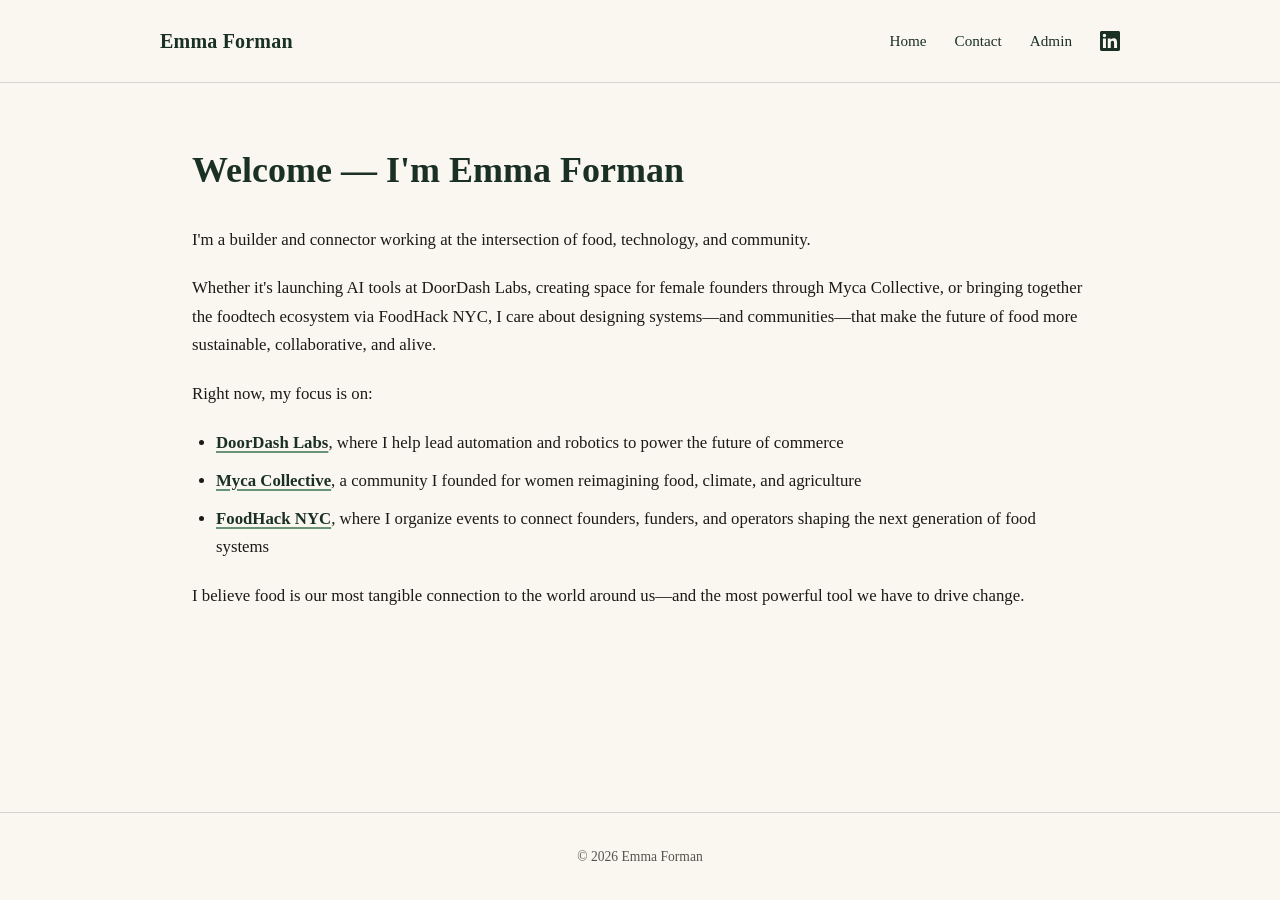
==== index.html @ a66cd994 "Add Admin link to site navigation on all pages https://claude.ai/code/session_017hBJw5BgXa6u87ku46Vw" ====
<!DOCTYPE html>
<html lang="en">
<head>
  <meta charset="UTF-8">
  <meta name="viewport" content="width=device-width, initial-scale=1.0">
  <title>Emma Forman</title>
  <link rel="stylesheet" href="style.css">
</head>
<body>
  <header>
    <div class="header-inner">
      <a href="/" class="logo">Emma Forman</a>
      <nav>
        <a href="/">Home</a>
        <a href="/contact.html">Contact</a>
        <a href="/admin.html">Admin</a>
        <a href="https://www.linkedin.com/in/emmalforman/" target="_blank" rel="noopener noreferrer" aria-label="LinkedIn">
          <svg width="20" height="20" viewBox="0 0 24 24" fill="currentColor">
            <path d="M20.447 20.452h-3.554v-5.569c0-1.328-.027-3.037-1.852-3.037-1.853 0-2.136 1.445-2.136 2.939v5.667H9.351V9h3.414v1.561h.046c.477-.9 1.637-1.85 3.37-1.85 3.601 0 4.267 2.37 4.267 5.455v6.286zM5.337 7.433a2.062 2.062 0 01-2.063-2.065 2.064 2.064 0 112.063 2.065zm1.782 13.019H3.555V9h3.564v11.452zM22.225 0H1.771C.792 0 0 .774 0 1.729v20.542C0 23.227.792 24 1.771 24h20.451C23.2 24 24 23.227 24 22.271V1.729C24 .774 23.2 0 22.222 0h.003z"/>
          </svg>
        </a>
      </nav>
    </div>
  </header>

  <main>
    <section class="hero">
      <h1>Welcome &mdash; I'm Emma Forman</h1>
    </section>

    <section class="content">
      <p>I'm a builder and connector working at the intersection of food, technology, and community.</p>

      <p>Whether it's launching AI tools at DoorDash Labs, creating space for female founders through Myca Collective, or bringing together the foodtech ecosystem via FoodHack NYC, I care about designing systems&mdash;and communities&mdash;that make the future of food more sustainable, collaborative, and alive.</p>

      <p>Right now, my focus is on:</p>

      <ul>
        <li><a href="https://labs.doordash.com/" target="_blank" rel="noopener noreferrer"><strong>DoorDash Labs</strong></a>, where I help lead automation and robotics to power the future of commerce</li>
        <li><a href="https://www.mycacollective.com/" target="_blank" rel="noopener noreferrer"><strong>Myca Collective</strong></a>, a community I founded for women reimagining food, climate, and agriculture</li>
        <li><a href="https://www.foodhack.global/" target="_blank" rel="noopener noreferrer"><strong>FoodHack NYC</strong></a>, where I organize events to connect founders, funders, and operators shaping the next generation of food systems</li>
      </ul>

      <p>I believe food is our most tangible connection to the world around us&mdash;and the most powerful tool we have to drive change.</p>
    </section>
  </main>

  <footer>
    <p>&copy; 2026 Emma Forman</p>
  </footer>
</body>
</html>
---- style.css ----
/* Myca Collective color palette (from Tailwind config) */
:root {
  --forest-900: #1B3024;
  --forest-700: #2D4A37;
  --forest-400: #6A9477;
  --cream: #F5EDDA;
  --ivory: #FAF7F0;
  --ink-800: #1C1917;
  --ink-500: #57534E;
  --ink-200: #D6D3D1;
}

/* Reset */
*, *::before, *::after {
  margin: 0;
  padding: 0;
  box-sizing: border-box;
}

body {
  font-family: Georgia, 'Times New Roman', serif;
  background-color: var(--ivory);
  color: var(--ink-800);
  line-height: 1.7;
  min-height: 100vh;
  display: flex;
  flex-direction: column;
}

/* Header */
header {
  padding: 1.5rem 2rem;
  border-bottom: 1px solid var(--ink-200);
}

.header-inner {
  max-width: 960px;
  margin: 0 auto;
  display: flex;
  justify-content: space-between;
  align-items: center;
}

.logo {
  font-size: 1.25rem;
  font-weight: 700;
  color: var(--forest-900);
  text-decoration: none;
  letter-spacing: 0.01em;
}

nav {
  display: flex;
  align-items: center;
  gap: 1.75rem;
}

nav a {
  color: var(--forest-900);
  text-decoration: none;
  font-size: 0.95rem;
  transition: opacity 0.2s;
}

nav a:hover {
  opacity: 0.7;
}

nav svg {
  display: block;
}

/* Main */
main {
  flex: 1;
  max-width: 960px;
  margin: 0 auto;
  padding: 4rem 2rem;
  width: 100%;
}

.hero h1 {
  font-size: 2.25rem;
  font-weight: 700;
  margin-bottom: 2rem;
  line-height: 1.3;
  color: var(--forest-900);
}

.content p {
  font-size: 1.05rem;
  margin-bottom: 1.25rem;
  color: var(--ink-800);
}

.content ul {
  margin: 0.5rem 0 1.25rem 1.5rem;
}

.content li {
  font-size: 1.05rem;
  margin-bottom: 0.6rem;
}

.content a {
  color: var(--forest-900);
  text-decoration-color: var(--forest-400);
  text-underline-offset: 3px;
  text-decoration-thickness: 2px;
  transition: text-decoration-color 0.2s;
}

.content a:hover {
  text-decoration-color: var(--forest-900);
}

/* Footer */
footer {
  padding: 2rem;
  text-align: center;
  font-size: 0.85rem;
  color: var(--ink-500);
  border-top: 1px solid var(--ink-200);
}

/* Admin */
.admin-tabs {
  display: flex;
  gap: 0.5rem;
  margin-bottom: 2rem;
  border-bottom: 1px solid var(--ink-200);
  padding-bottom: 0.75rem;
}

.admin-tab {
  font-family: Georgia, 'Times New Roman', serif;
  font-size: 0.95rem;
  padding: 0.5rem 1rem;
  border: none;
  background: none;
  color: var(--ink-500);
  cursor: pointer;
  border-bottom: 2px solid transparent;
  transition: color 0.2s, border-color 0.2s;
}

.admin-tab:hover {
  color: var(--forest-700);
}

.admin-tab.active {
  color: var(--forest-900);
  border-bottom-color: var(--forest-900);
  font-weight: 700;
}

.admin-panel {
  display: none;
}

.admin-panel.active {
  display: block;
}

.admin-empty {
  color: var(--ink-500);
  font-style: italic;
}

.member-list {
  display: flex;
  flex-direction: column;
  gap: 1rem;
}

.member-card {
  display: flex;
  justify-content: space-between;
  align-items: center;
  padding: 1.25rem 1.5rem;
  background: var(--cream);
  border-radius: 8px;
  border: 1px solid var(--ink-200);
}

.member-info {
  display: flex;
  flex-direction: column;
  gap: 0.2rem;
}

.member-info strong {
  font-size: 1.05rem;
  color: var(--forest-900);
}

.member-email {
  font-size: 0.9rem;
  color: var(--ink-500);
}

.member-date {
  font-size: 0.8rem;
  color: var(--ink-500);
}

.member-actions {
  display: flex;
  gap: 0.5rem;
}

.btn {
  font-family: Georgia, 'Times New Roman', serif;
  font-size: 0.85rem;
  padding: 0.4rem 1rem;
  border: 1px solid var(--ink-200);
  border-radius: 6px;
  cursor: pointer;
  transition: opacity 0.2s, background-color 0.2s;
}

.btn:hover {
  opacity: 0.85;
}

.btn-approve {
  background-color: var(--forest-700);
  color: var(--ivory);
  border-color: var(--forest-700);
}

.btn-reject {
  background-color: var(--ivory);
  color: var(--ink-800);
}

.btn-undo {
  background-color: var(--ivory);
  color: var(--ink-500);
  font-size: 0.8rem;
}

@media (max-width: 640px) {
  .member-card {
    flex-direction: column;
    align-items: flex-start;
    gap: 1rem;
  }
}

/* Responsive */
@media (max-width: 640px) {
  main {
    padding: 2.5rem 1.25rem;
  }

  .hero h1 {
    font-size: 1.75rem;
  }

  header {
    padding: 1.25rem 1.25rem;
  }
}
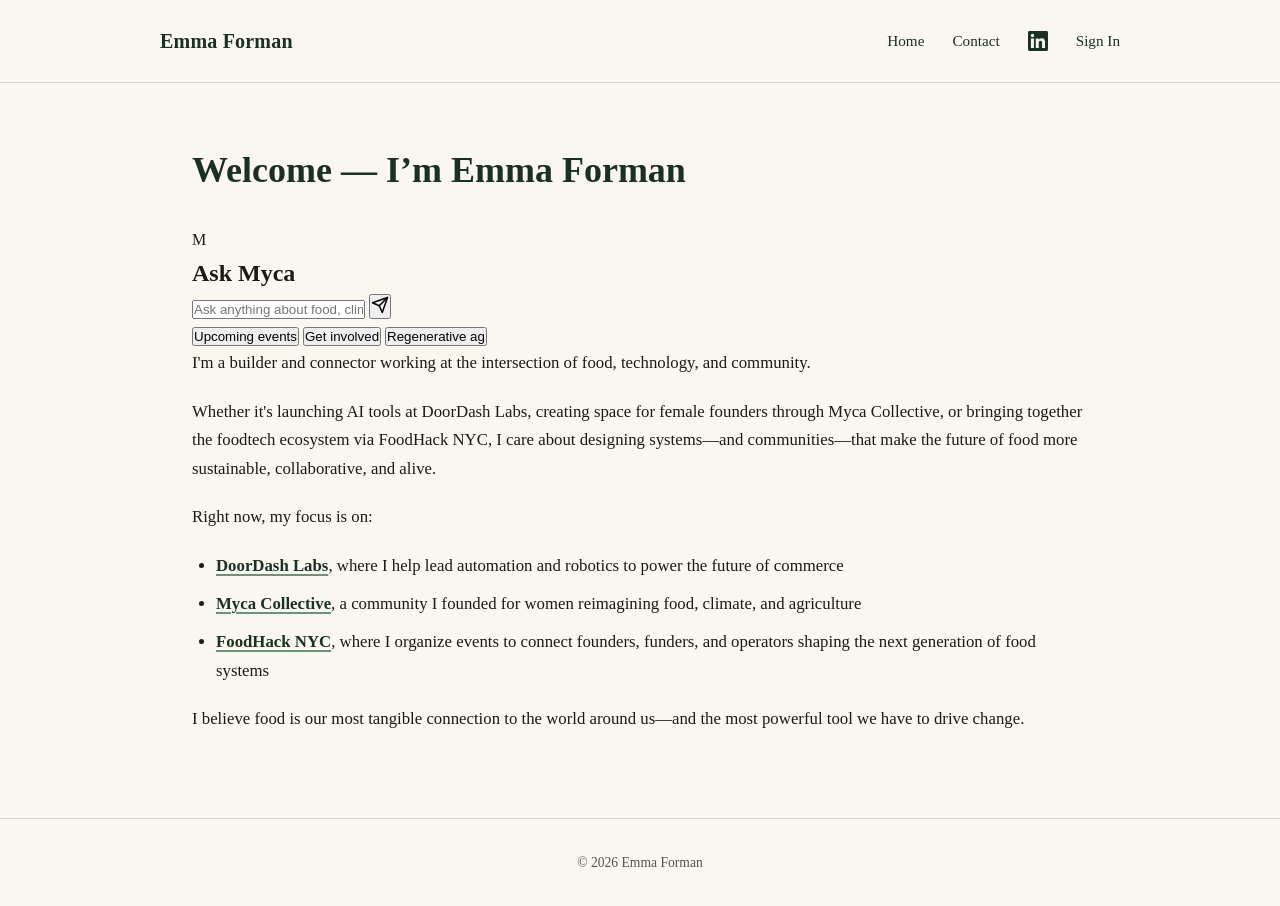
==== commit 438b7cd1: "Show Ask Myca box to all visitors, gate responses behind sign-in Makes the Ask Myca box always visib" ====
--- a/index.html
+++ b/index.html
@@ -13,22 +13,56 @@
       <nav>
         <a href="/">Home</a>
         <a href="/contact.html">Contact</a>
-        <a href="/admin.html">Admin</a>
         <a href="https://www.linkedin.com/in/emmalforman/" target="_blank" rel="noopener noreferrer" aria-label="LinkedIn">
           <svg width="20" height="20" viewBox="0 0 24 24" fill="currentColor">
             <path d="M20.447 20.452h-3.554v-5.569c0-1.328-.027-3.037-1.852-3.037-1.853 0-2.136 1.445-2.136 2.939v5.667H9.351V9h3.414v1.561h.046c.477-.9 1.637-1.85 3.37-1.85 3.601 0 4.267 2.37 4.267 5.455v6.286zM5.337 7.433a2.062 2.062 0 01-2.063-2.065 2.064 2.064 0 112.063 2.065zm1.782 13.019H3.555V9h3.564v11.452zM22.225 0H1.771C.792 0 0 .774 0 1.729v20.542C0 23.227.792 24 1.771 24h20.451C23.2 24 24 23.227 24 22.271V1.729C24 .774 23.2 0 22.222 0h.003z"/>
           </svg>
         </a>
+        <a href="#" id="sign-in-btn" class="nav-auth">Sign In</a>
       </nav>
     </div>
   </header>
 
+  <!-- Login Modal -->
+  <div id="login-modal" class="modal-overlay" hidden>
+    <div class="modal">
+      <button class="modal-close" id="modal-close" aria-label="Close">&times;</button>
+      <div class="modal-icon">M</div>
+      <h2>Welcome to Myca</h2>
+      <p class="modal-subtitle">Sign in to access Ask Myca and member features.</p>
+      <form id="login-form">
+        <input type="email" id="login-email" placeholder="Email address" required>
+        <button type="submit" class="btn-primary">Sign In</button>
+      </form>
+    </div>
+  </div>
+
   <main>
     <section class="hero">
-      <h1>Welcome &mdash; I'm Emma Forman</h1>
+      <h1 id="hero-heading">Welcome &mdash; I'm Emma Forman</h1>
     </section>
 
-    <section class="content">
+    <!-- Ask Myca — always visible, sign-in gated -->
+    <section id="myca-chat" class="myca-ask">
+      <div class="ask-header">
+        <span class="ask-icon">M</span>
+        <h2>Ask Myca</h2>
+      </div>
+      <form id="chat-form" class="ask-form">
+        <input type="text" id="chat-input" placeholder="Ask anything about food, climate & community..." autocomplete="off">
+        <button type="submit" aria-label="Send">
+          <svg width="18" height="18" viewBox="0 0 24 24" fill="none" stroke="currentColor" stroke-width="2" stroke-linecap="round" stroke-linejoin="round"><line x1="22" y1="2" x2="11" y2="13"></line><polygon points="22 2 15 22 11 13 2 9 22 2"></polygon></svg>
+        </button>
+      </form>
+      <div class="ask-suggestions" id="chat-suggestions">
+        <button type="button">Upcoming events</button>
+        <button type="button">Get involved</button>
+        <button type="button">Regenerative ag</button>
+      </div>
+      <div id="ask-response" class="ask-response" hidden></div>
+    </section>
+
+    <section id="public-content" class="content">
       <p>I'm a builder and connector working at the intersection of food, technology, and community.</p>
 
       <p>Whether it's launching AI tools at DoorDash Labs, creating space for female founders through Myca Collective, or bringing together the foodtech ecosystem via FoodHack NYC, I care about designing systems&mdash;and communities&mdash;that make the future of food more sustainable, collaborative, and alive.</p>
@@ -48,5 +82,7 @@
   <footer>
     <p>&copy; 2026 Emma Forman</p>
   </footer>
+
+  <script src="chat.js"></script>
 </body>
 </html>
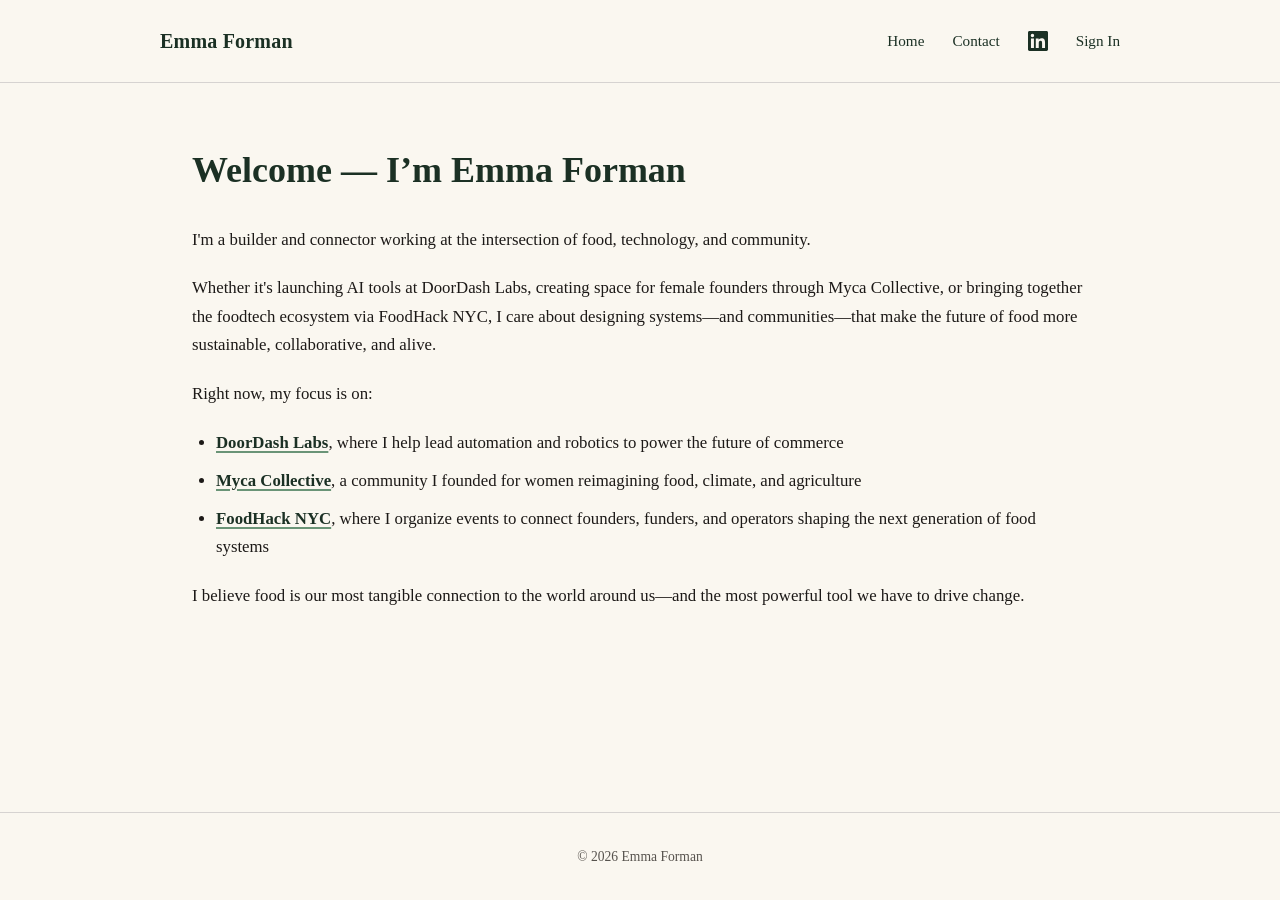
==== commit 633168fe: "Revert Ask Myca to members-only, shown after sign-in https://claude.ai/code/session_013GCFvPg7mSRJdx" ====
--- a/index.html
+++ b/index.html
@@ -42,8 +42,8 @@
       <h1 id="hero-heading">Welcome &mdash; I'm Emma Forman</h1>
     </section>
 
-    <!-- Ask Myca — always visible, sign-in gated -->
-    <section id="myca-chat" class="myca-ask">
+    <!-- Ask Myca — for logged-in members -->
+    <section id="myca-chat" class="myca-ask" hidden>
       <div class="ask-header">
         <span class="ask-icon">M</span>
         <h2>Ask Myca</h2>
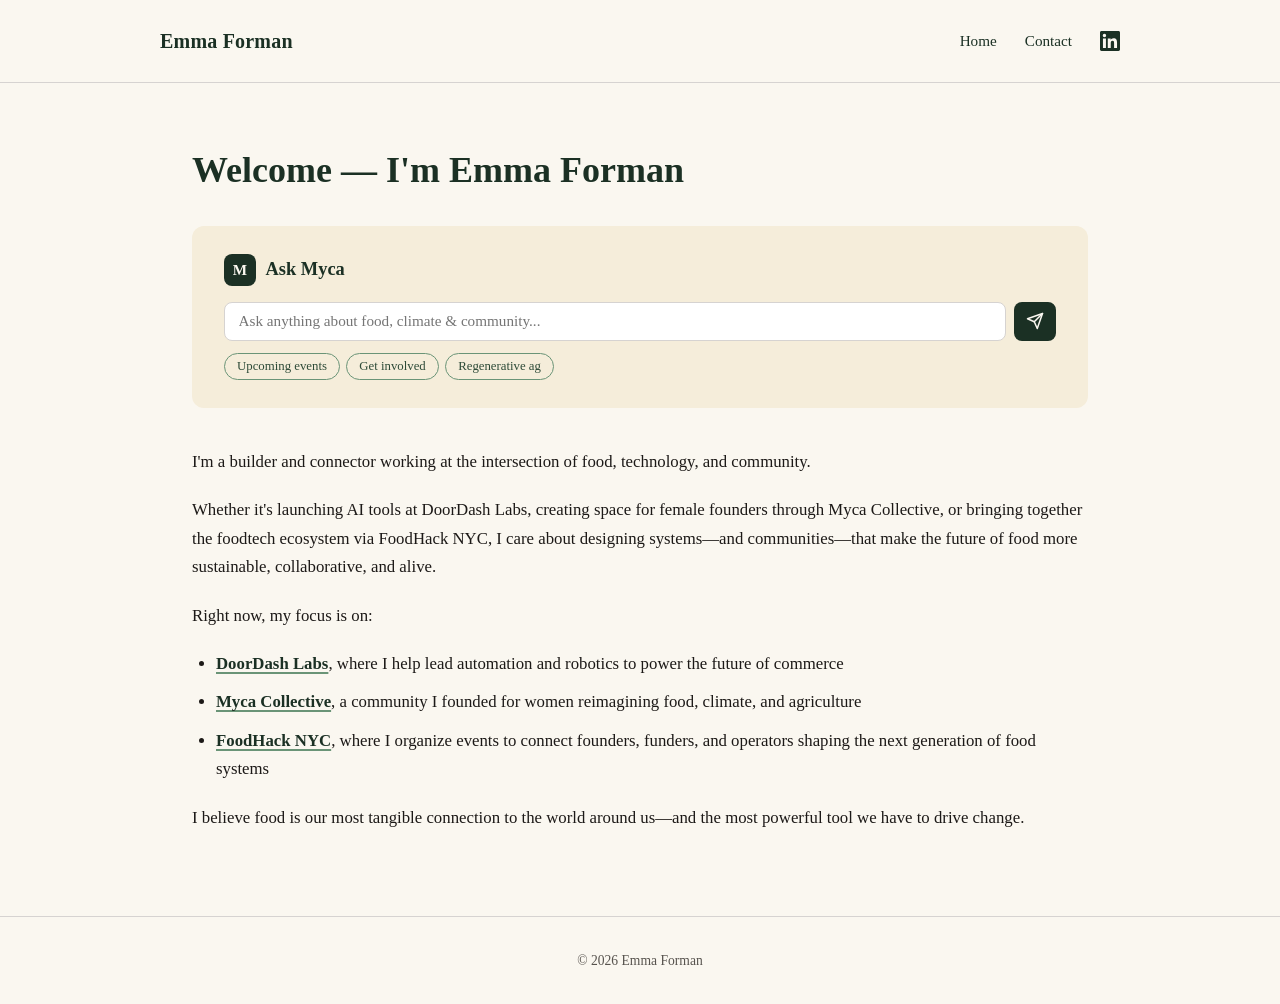
==== commit f2efdc02: "Simplify Ask Myca — always visible, no login gate Removed the sign-in/modal system. Ask Myca box is " ====
--- a/index.html
+++ b/index.html
@@ -18,32 +18,17 @@
             <path d="M20.447 20.452h-3.554v-5.569c0-1.328-.027-3.037-1.852-3.037-1.853 0-2.136 1.445-2.136 2.939v5.667H9.351V9h3.414v1.561h.046c.477-.9 1.637-1.85 3.37-1.85 3.601 0 4.267 2.37 4.267 5.455v6.286zM5.337 7.433a2.062 2.062 0 01-2.063-2.065 2.064 2.064 0 112.063 2.065zm1.782 13.019H3.555V9h3.564v11.452zM22.225 0H1.771C.792 0 0 .774 0 1.729v20.542C0 23.227.792 24 1.771 24h20.451C23.2 24 24 23.227 24 22.271V1.729C24 .774 23.2 0 22.222 0h.003z"/>
           </svg>
         </a>
-        <a href="#" id="sign-in-btn" class="nav-auth">Sign In</a>
       </nav>
     </div>
   </header>
 
-  <!-- Login Modal -->
-  <div id="login-modal" class="modal-overlay" hidden>
-    <div class="modal">
-      <button class="modal-close" id="modal-close" aria-label="Close">&times;</button>
-      <div class="modal-icon">M</div>
-      <h2>Welcome to Myca</h2>
-      <p class="modal-subtitle">Sign in to access Ask Myca and member features.</p>
-      <form id="login-form">
-        <input type="email" id="login-email" placeholder="Email address" required>
-        <button type="submit" class="btn-primary">Sign In</button>
-      </form>
-    </div>
-  </div>
-
   <main>
     <section class="hero">
-      <h1 id="hero-heading">Welcome &mdash; I'm Emma Forman</h1>
+      <h1>Welcome &mdash; I'm Emma Forman</h1>
     </section>
 
-    <!-- Ask Myca — for logged-in members -->
-    <section id="myca-chat" class="myca-ask" hidden>
+    <!-- Ask Myca -->
+    <section class="myca-ask">
       <div class="ask-header">
         <span class="ask-icon">M</span>
         <h2>Ask Myca</h2>
@@ -62,7 +47,7 @@
       <div id="ask-response" class="ask-response" hidden></div>
     </section>
 
-    <section id="public-content" class="content">
+    <section class="content">
       <p>I'm a builder and connector working at the intersection of food, technology, and community.</p>
 
       <p>Whether it's launching AI tools at DoorDash Labs, creating space for female founders through Myca Collective, or bringing together the foodtech ecosystem via FoodHack NYC, I care about designing systems&mdash;and communities&mdash;that make the future of food more sustainable, collaborative, and alive.</p>
--- a/style.css
+++ b/style.css
@@ -123,129 +123,111 @@
   border-top: 1px solid var(--ink-200);
 }
 
-/* Admin */
-.admin-tabs {
+/* Ask Myca — minimal ask box */
+.myca-ask {
+  background: var(--cream);
+  border-radius: 12px;
+  padding: 1.75rem 2rem;
+  margin-bottom: 2.5rem;
+}
+
+.ask-header {
+  display: flex;
+  align-items: center;
+  gap: 0.6rem;
+  margin-bottom: 1rem;
+}
+
+.ask-icon {
+  width: 32px;
+  height: 32px;
+  background: var(--forest-900);
+  color: var(--ivory);
+  border-radius: 8px;
+  display: inline-flex;
+  align-items: center;
+  justify-content: center;
+  font-weight: 700;
+  font-size: 0.95rem;
+  flex-shrink: 0;
+}
+
+.ask-header h2 {
+  font-size: 1.15rem;
+  color: var(--forest-900);
+  font-weight: 700;
+}
+
+.ask-form {
   display: flex;
   gap: 0.5rem;
-  margin-bottom: 2rem;
-  border-bottom: 1px solid var(--ink-200);
-  padding-bottom: 0.75rem;
-}
-
-.admin-tab {
-  font-family: Georgia, 'Times New Roman', serif;
-  font-size: 0.95rem;
-  padding: 0.5rem 1rem;
+}
+
+.ask-form input {
+  flex: 1;
+  padding: 0.6rem 0.85rem;
+  border: 1px solid var(--ink-200);
+  border-radius: 8px;
+  font-size: 0.95rem;
+  font-family: inherit;
+  background: #fff;
+}
+
+.ask-form input:focus {
+  outline: none;
+  border-color: var(--forest-400);
+}
+
+.ask-form button {
+  background: var(--forest-900);
+  color: var(--ivory);
   border: none;
+  border-radius: 8px;
+  padding: 0 0.75rem;
+  cursor: pointer;
+  display: flex;
+  align-items: center;
+  justify-content: center;
+  transition: opacity 0.2s;
+}
+
+.ask-form button:hover {
+  opacity: 0.85;
+}
+
+.ask-suggestions {
+  display: flex;
+  flex-wrap: wrap;
+  gap: 0.4rem;
+  margin-top: 0.75rem;
+}
+
+.ask-suggestions button {
   background: none;
-  color: var(--ink-500);
+  border: 1px solid var(--forest-400);
+  color: var(--forest-700);
+  border-radius: 20px;
+  padding: 0.3rem 0.75rem;
+  font-size: 0.8rem;
+  font-family: inherit;
   cursor: pointer;
-  border-bottom: 2px solid transparent;
-  transition: color 0.2s, border-color 0.2s;
-}
-
-.admin-tab:hover {
-  color: var(--forest-700);
-}
-
-.admin-tab.active {
-  color: var(--forest-900);
-  border-bottom-color: var(--forest-900);
-  font-weight: 700;
-}
-
-.admin-panel {
-  display: none;
-}
-
-.admin-panel.active {
-  display: block;
-}
-
-.admin-empty {
-  color: var(--ink-500);
-  font-style: italic;
-}
-
-.member-list {
-  display: flex;
-  flex-direction: column;
-  gap: 1rem;
-}
-
-.member-card {
-  display: flex;
-  justify-content: space-between;
-  align-items: center;
-  padding: 1.25rem 1.5rem;
-  background: var(--cream);
-  border-radius: 8px;
-  border: 1px solid var(--ink-200);
-}
-
-.member-info {
-  display: flex;
-  flex-direction: column;
-  gap: 0.2rem;
-}
-
-.member-info strong {
-  font-size: 1.05rem;
-  color: var(--forest-900);
-}
-
-.member-email {
-  font-size: 0.9rem;
-  color: var(--ink-500);
-}
-
-.member-date {
-  font-size: 0.8rem;
-  color: var(--ink-500);
-}
-
-.member-actions {
-  display: flex;
-  gap: 0.5rem;
-}
-
-.btn {
-  font-family: Georgia, 'Times New Roman', serif;
-  font-size: 0.85rem;
-  padding: 0.4rem 1rem;
-  border: 1px solid var(--ink-200);
-  border-radius: 6px;
-  cursor: pointer;
-  transition: opacity 0.2s, background-color 0.2s;
-}
-
-.btn:hover {
-  opacity: 0.85;
-}
-
-.btn-approve {
-  background-color: var(--forest-700);
+  transition: background 0.15s, color 0.15s;
+}
+
+.ask-suggestions button:hover {
+  background: var(--forest-900);
   color: var(--ivory);
-  border-color: var(--forest-700);
-}
-
-.btn-reject {
-  background-color: var(--ivory);
+  border-color: var(--forest-900);
+}
+
+.ask-response {
+  margin-top: 1rem;
+  padding: 1rem 1.15rem;
+  background: #fff;
+  border-radius: 8px;
+  font-size: 0.95rem;
+  line-height: 1.6;
   color: var(--ink-800);
-}
-
-.btn-undo {
-  background-color: var(--ivory);
-  color: var(--ink-500);
-  font-size: 0.8rem;
-}
-
-@media (max-width: 640px) {
-  .member-card {
-    flex-direction: column;
-    align-items: flex-start;
-    gap: 1rem;
-  }
 }
 
 /* Responsive */
@@ -261,4 +243,12 @@
   header {
     padding: 1.25rem 1.25rem;
   }
-}
+
+  .myca-ask {
+    padding: 1.25rem 1.25rem;
+  }
+
+  .ask-suggestions button {
+    font-size: 0.75rem;
+  }
+}
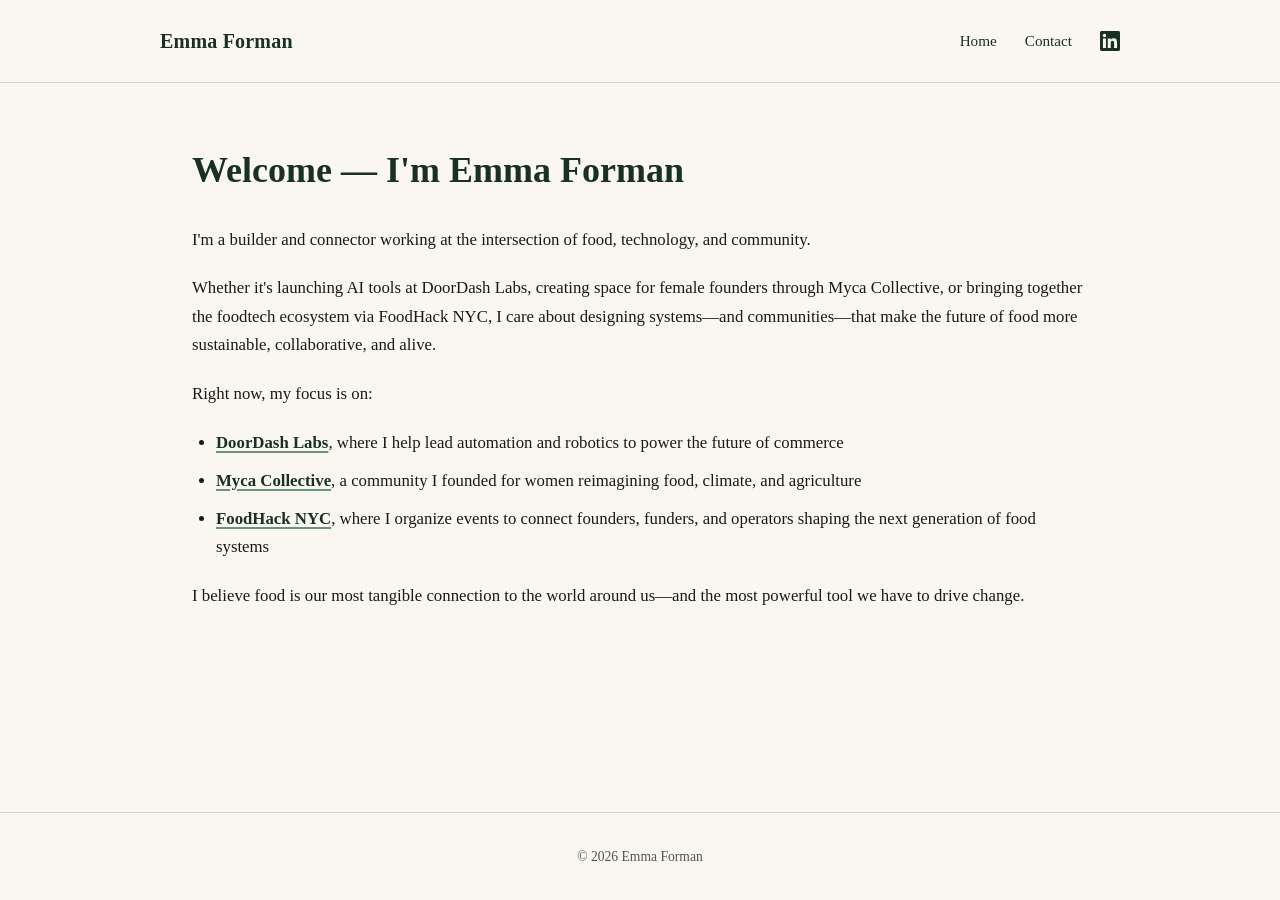
==== commit 9ae25a76: "Remove Ask Myca from emmaforman.com Feature belongs on mycacollective.com instead.  https://claude.a" ====
--- a/index.html
+++ b/index.html
@@ -27,26 +27,6 @@
       <h1>Welcome &mdash; I'm Emma Forman</h1>
     </section>
 
-    <!-- Ask Myca -->
-    <section class="myca-ask">
-      <div class="ask-header">
-        <span class="ask-icon">M</span>
-        <h2>Ask Myca</h2>
-      </div>
-      <form id="chat-form" class="ask-form">
-        <input type="text" id="chat-input" placeholder="Ask anything about food, climate & community..." autocomplete="off">
-        <button type="submit" aria-label="Send">
-          <svg width="18" height="18" viewBox="0 0 24 24" fill="none" stroke="currentColor" stroke-width="2" stroke-linecap="round" stroke-linejoin="round"><line x1="22" y1="2" x2="11" y2="13"></line><polygon points="22 2 15 22 11 13 2 9 22 2"></polygon></svg>
-        </button>
-      </form>
-      <div class="ask-suggestions" id="chat-suggestions">
-        <button type="button">Upcoming events</button>
-        <button type="button">Get involved</button>
-        <button type="button">Regenerative ag</button>
-      </div>
-      <div id="ask-response" class="ask-response" hidden></div>
-    </section>
-
     <section class="content">
       <p>I'm a builder and connector working at the intersection of food, technology, and community.</p>
 
@@ -68,6 +48,5 @@
     <p>&copy; 2026 Emma Forman</p>
   </footer>
 
-  <script src="chat.js"></script>
 </body>
 </html>
--- a/style.css
+++ b/style.css
@@ -123,113 +123,6 @@
   border-top: 1px solid var(--ink-200);
 }
 
-/* Ask Myca — minimal ask box */
-.myca-ask {
-  background: var(--cream);
-  border-radius: 12px;
-  padding: 1.75rem 2rem;
-  margin-bottom: 2.5rem;
-}
-
-.ask-header {
-  display: flex;
-  align-items: center;
-  gap: 0.6rem;
-  margin-bottom: 1rem;
-}
-
-.ask-icon {
-  width: 32px;
-  height: 32px;
-  background: var(--forest-900);
-  color: var(--ivory);
-  border-radius: 8px;
-  display: inline-flex;
-  align-items: center;
-  justify-content: center;
-  font-weight: 700;
-  font-size: 0.95rem;
-  flex-shrink: 0;
-}
-
-.ask-header h2 {
-  font-size: 1.15rem;
-  color: var(--forest-900);
-  font-weight: 700;
-}
-
-.ask-form {
-  display: flex;
-  gap: 0.5rem;
-}
-
-.ask-form input {
-  flex: 1;
-  padding: 0.6rem 0.85rem;
-  border: 1px solid var(--ink-200);
-  border-radius: 8px;
-  font-size: 0.95rem;
-  font-family: inherit;
-  background: #fff;
-}
-
-.ask-form input:focus {
-  outline: none;
-  border-color: var(--forest-400);
-}
-
-.ask-form button {
-  background: var(--forest-900);
-  color: var(--ivory);
-  border: none;
-  border-radius: 8px;
-  padding: 0 0.75rem;
-  cursor: pointer;
-  display: flex;
-  align-items: center;
-  justify-content: center;
-  transition: opacity 0.2s;
-}
-
-.ask-form button:hover {
-  opacity: 0.85;
-}
-
-.ask-suggestions {
-  display: flex;
-  flex-wrap: wrap;
-  gap: 0.4rem;
-  margin-top: 0.75rem;
-}
-
-.ask-suggestions button {
-  background: none;
-  border: 1px solid var(--forest-400);
-  color: var(--forest-700);
-  border-radius: 20px;
-  padding: 0.3rem 0.75rem;
-  font-size: 0.8rem;
-  font-family: inherit;
-  cursor: pointer;
-  transition: background 0.15s, color 0.15s;
-}
-
-.ask-suggestions button:hover {
-  background: var(--forest-900);
-  color: var(--ivory);
-  border-color: var(--forest-900);
-}
-
-.ask-response {
-  margin-top: 1rem;
-  padding: 1rem 1.15rem;
-  background: #fff;
-  border-radius: 8px;
-  font-size: 0.95rem;
-  line-height: 1.6;
-  color: var(--ink-800);
-}
-
 /* Responsive */
 @media (max-width: 640px) {
   main {
@@ -243,12 +136,4 @@
   header {
     padding: 1.25rem 1.25rem;
   }
-
-  .myca-ask {
-    padding: 1.25rem 1.25rem;
-  }
-
-  .ask-suggestions button {
-    font-size: 0.75rem;
-  }
 }
